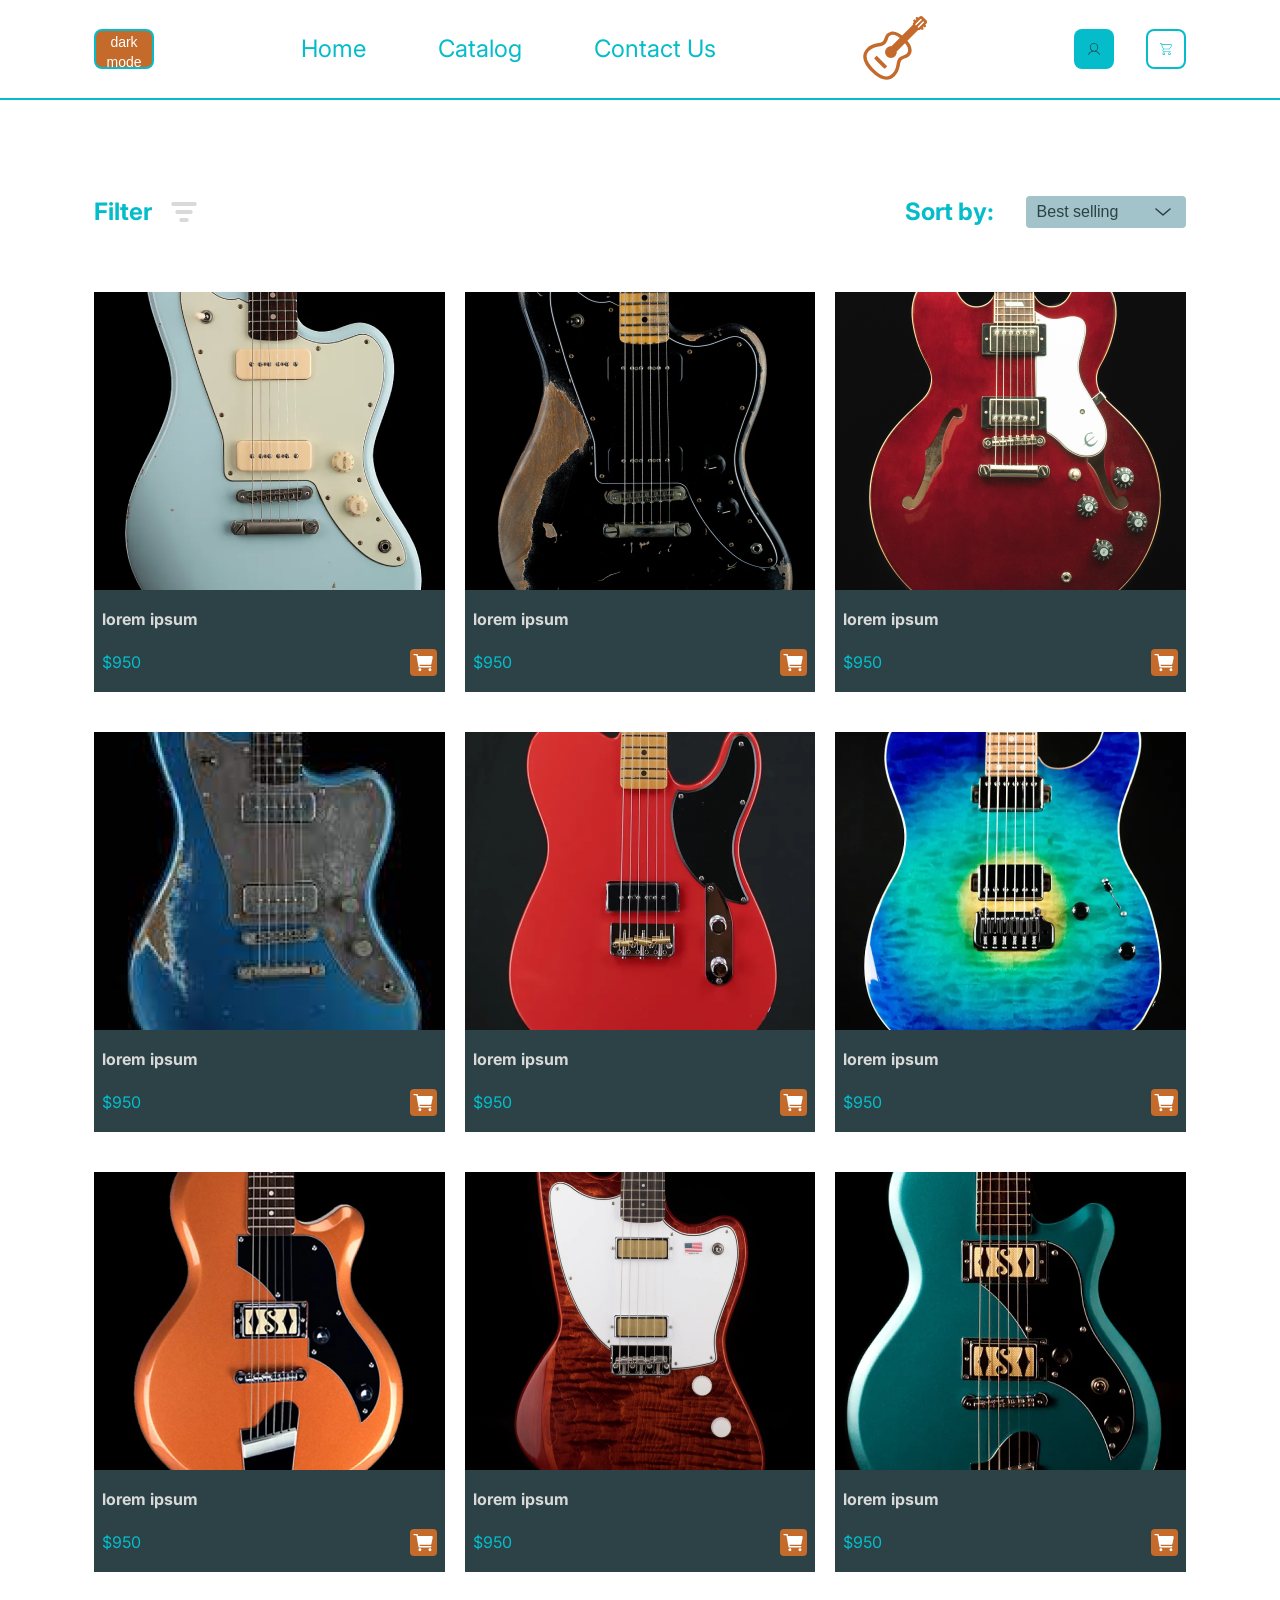
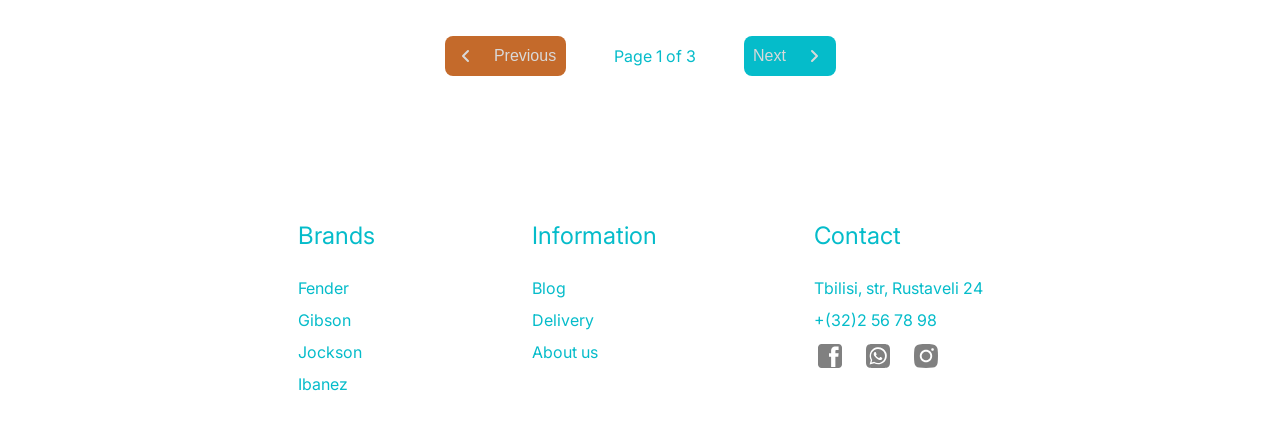
==== catalog.html @ f4711713 "final project - Working version" ====
<!doctype html>
<html lang="en">
  <head>
    <meta charset="UTF-8" />
    <meta name="viewport" content="width=device-width, initial-scale=1.0" />
    <!-- meta-tags -->
    <meta
      name="description"
      content="Browse and buy our full electric guitar catalog featuring multiple colors, styles, and premium brands. Filter and compare guitars to find the perfect model for your sound."
    />
    <meta
      name="keywords"
      content="guitar catalog, electric guitars for sale, guitar colors, guitar brands, buy guitars online, professional electric guitars, guitar shop catalog, instrument store"
    />
    <meta name="author" content="Giorgi Jikia" />
    <!-- facebook-meta-tags -->
    <meta
      property="og:url"
      content="https://github.com/GioJIkia/giorgi-jikia-homework_final-.git"
    />
    <meta property="og:type" content="guitar shop" />
    <meta
      property="og:title"
      content="Browse and Buy Electric Guitars by Brand & Style"
    />
    <meta
      property="og:description"
      content="Our electric guitar catalog offers a variety of colors, styles, and premium brands. Filter and compare guitars to find the perfect model for your sound."
    />
    <meta
      property="og:image"
      content="https://images.unsplash.com/photo-1721159625645-917ff3aa7525?q=80&w=1170&auto=format&fit=crop&ixlib=rb-4.1.0&ixid=M3wxMjA3fDB8MHxwaG90by1wYWdlfHx8fGVufDB8fHx8fA%3D%3D"
    />
    <!-- reset.css -->
    <link rel="stylesheet" href="./css/reset.css" />
    <!-- style.css -->
    <link rel="stylesheet" href="./css/style.css" />
    <!-- laptops.css -->
    <link rel="stylesheet" href="./css/laptops.css" />
    <!-- tablets.css -->
    <link rel="stylesheet" href="./css/tablets.css" />
    <!-- mobiles.css -->
    <link rel="stylesheet" href="./css/mobiles.css" />
    <!-- font -->
    <link rel="preconnect" href="https://fonts.googleapis.com" />
    <link rel="preconnect" href="https://fonts.gstatic.com" crossorigin />
    <link
      href="https://fonts.googleapis.com/css2?family=Inter:ital,opsz,wght@0,14..32,100..900;1,14..32,100..900&display=swap"
      rel="stylesheet"
    />
    <!-- favicon -->
    <link
      rel="shortcut icon"
      href="./images/guitar-logo.svg"
      type="image/x-icon"
    />
    <title>Browse and Buy Electric Guitars by Brand & Style</title>
  </head>
  <body>
    <!-- container -->
    <div class="container">
      <!---------------------------------- header ------------------------------>
      <header class="container-header">
        <button id="dark-mode-button">Dark Mode</button>
        <img
          src="./images/burger-icon.svg"
          alt="burger-icon; three-equal-horizontal-lines"
          class="header-burger-icon"
        />
        <img src="./images/x-icon.svg" alt="x-icon" class="header-x-icon" />
        <nav class="header-menu">
          <ul class="header-menu-items">
            <li>
              <a href="./index.html" class="header-page-link">Home</a>
            </li>
            <li>
              <a href="./catalog.html" class="header-page-link">Catalog</a>
            </li>
            <li>
              <a href="./contact.html" class="header-page-link">Contact Us</a>
            </li>
          </ul>
        </nav>
        <a href="./index.html">
          <img
            src="./images/guitar-logo.svg"
            alt="guitar-icon;tilted-45%-to-the-right"
            class="header-logo"
          />
        </a>
        <div class="header-buttons">
          <button class="header-button user-icon">
            <img
              src="./images/user-icon.svg"
              alt="person-symbol-representing-a-user-account-or-profile"
            />
          </button>
          <button class="header-button">
            <img src="./images/cart-icon.svg" alt="shopping-cart-icon" />
          </button>
        </div>
      </header>
      <!-------------------------- page-2-section --------------------------->
      <section class="page-2-section-container">
        <!---page-2-filter-section --->
        <section class="page-2-filter-section">
          <div class="page-2-filter-section-filter-container">
            <p
              class="page-2-filter-section-filter-container-text text-display-none-480px"
            >
              Filter
            </p>
            <img
              src="./images/filter-icon.svg"
              alt="filter-icon; three-horizontal-lines-downwards-decreasing-evenly"
              class="page-2-filter-section-filter-container-icon"
            />
          </div>
          <div class="page-2-filter-section-sort-by-container">
            <p class="page-2-filter-section-sort-by-container-text">Sort by:</p>
            <button class="page-2-filter-section-sort-by-container-button">
              <span
                class="page-2-filter-section-sort-by-container-button-text text-display-none-480px"
                >Best selling</span
              >
              <img
                src="./images/arrow-point-to-down-icon.svg"
                alt="arrow-point-to-down-icon"
              />
            </button>
          </div>
        </section>
        <!--- page-2-products-catalog-section --->
        <section class="page-2-products-catalog-section">
          <article class="page-2-products-catalog-card">
            <div class="page-2-products-catalog-card-image-box">
              <img
                src="./images/guitar-blue-white.png"
                alt="pale-blue-electric-guitar-with-white-pickups-and-hardware; 6-strings; black-background"
                class="page-2-products-catalog-card-image"
              />
            </div>
            <div
              class="page-2-products-catalog-card-title-price-and-button-container"
            >
              <h2 class="page-2-products-catalog-card-title">lorem ipsum</h2>
              <div
                class="page-2-products-catalog-card-price-and-button-container"
              >
                <h3 class="page-2-products-catalog-card-price">$950</h3>
                <button class="page-2-products-catalog-card-button">
                  <img
                    src="./images/cart-icon-button.svg"
                    alt="shopping-white-cart-icon"
                  />
                </button>
              </div>
            </div>
          </article>
          <article class="page-2-products-catalog-card">
            <div class="page-2-products-catalog-card-image-box">
              <img
                src="./images/guitar-black.png"
                alt="black-electric-guitar; 6-strings; pickups-and-part-of-the-wooden-neck; black-background"
                class="page-2-products-catalog-card-image"
              />
            </div>
            <div
              class="page-2-products-catalog-card-title-price-and-button-container"
            >
              <h2 class="page-2-products-catalog-card-title">lorem ipsum</h2>
              <div
                class="page-2-products-catalog-card-price-and-button-container"
              >
                <h3 class="page-2-products-catalog-card-price">$950</h3>
                <button class="page-2-products-catalog-card-button">
                  <img
                    src="./images/cart-icon-button.svg"
                    alt="shopping-white-cart-icon"
                  />
                </button>
              </div>
            </div>
          </article>
          <article class="page-2-products-catalog-card">
            <div class="page-2-products-catalog-card-image-box">
              <img
                src="./images/guitar-red-white.png"
                alt="red-semi-hollow-electric-guitar-with-white-hardware-and-decorative-elements; 6-strings; black-background"
                class="page-2-products-catalog-card-image"
              />
            </div>
            <div
              class="page-2-products-catalog-card-title-price-and-button-container"
            >
              <h2 class="page-2-products-catalog-card-title">lorem ipsum</h2>
              <div
                class="page-2-products-catalog-card-price-and-button-container"
              >
                <h3 class="page-2-products-catalog-card-price">$950</h3>
                <button class="page-2-products-catalog-card-button">
                  <img
                    src="./images/cart-icon-button.svg"
                    alt="shopping-white-cart-icon"
                  />
                </button>
              </div>
            </div>
          </article>
          <article class="page-2-products-catalog-card">
            <div class="page-2-products-catalog-card-image-box">
              <img
                src="./images/guitar-blue-gray.png"
                alt="blue-and-gray-electric-guitar; worn-distressed-finish; 6-strings; black-background"
                class="page-2-products-catalog-card-image"
              />
            </div>
            <div
              class="page-2-products-catalog-card-title-price-and-button-container"
            >
              <h2 class="page-2-products-catalog-card-title">lorem ipsum</h2>
              <div
                class="page-2-products-catalog-card-price-and-button-container"
              >
                <h3 class="page-2-products-catalog-card-price">$950</h3>
                <button class="page-2-products-catalog-card-button">
                  <img
                    src="./images/cart-icon-button.svg"
                    alt="shopping-white-cart-icon"
                  />
                </button>
              </div>
            </div>
          </article>
          <article class="page-2-products-catalog-card card-display-none-744px">
            <div class="page-2-products-catalog-card-image-box">
              <img
                src="./images/guitar-red-black.png"
                alt="red-electric-guitar-with-a-minimalist-black-pickguard; 6-strings; black-background"
                class="page-2-products-catalog-card-image"
              />
            </div>
            <div
              class="page-2-products-catalog-card-title-price-and-button-container"
            >
              <h2 class="page-2-products-catalog-card-title">lorem ipsum</h2>
              <div
                class="page-2-products-catalog-card-price-and-button-container"
              >
                <h3 class="page-2-products-catalog-card-price">$950</h3>
                <button class="page-2-products-catalog-card-button">
                  <img
                    src="./images/cart-icon-button.svg"
                    alt="shopping-white-cart-icon"
                  />
                </button>
              </div>
            </div>
          </article>
          <article class="page-2-products-catalog-card card-display-none-744px">
            <div class="page-2-products-catalog-card-image-box">
              <img
                src="./images/guitar-blue-yellow.png"
                alt="vivid-electric-guitar-with-a-gradient-blue-to-yellow-finish; 6-strings; black-background"
                class="page-2-products-catalog-card-image"
              />
            </div>
            <div
              class="page-2-products-catalog-card-title-price-and-button-container"
            >
              <h2 class="page-2-products-catalog-card-title">lorem ipsum</h2>
              <div
                class="page-2-products-catalog-card-price-and-button-container"
              >
                <h3 class="page-2-products-catalog-card-price">$950</h3>
                <button class="page-2-products-catalog-card-button">
                  <img
                    src="./images/cart-icon-button.svg"
                    alt="shopping-white-cart-icon"
                  />
                </button>
              </div>
            </div>
          </article>
          <article
            class="page-2-products-catalog-card card-display-none-1180px"
          >
            <div class="page-2-products-catalog-card-image-box">
              <img
                src="./images/guitar-orange-black.png"
                alt="orange-electric-guitar-with-black-pickguard-and-pickups; 6-strings; black-background"
                class="page-2-products-catalog-card-image"
              />
            </div>
            <div
              class="page-2-products-catalog-card-title-price-and-button-container"
            >
              <h2 class="page-2-products-catalog-card-title">lorem ipsum</h2>
              <div
                class="page-2-products-catalog-card-price-and-button-container"
              >
                <h3 class="page-2-products-catalog-card-price">$950</h3>
                <button class="page-2-products-catalog-card-button">
                  <img
                    src="./images/cart-icon-button.svg"
                    alt="shopping-white-cart-icon"
                  />
                </button>
              </div>
            </div>
          </article>
          <article
            class="page-2-products-catalog-card card-display-none-1180px"
          >
            <div class="page-2-products-catalog-card-image-box">
              <img
                src="./images/guitar-brown-white.png"
                alt="brown-electric-guitar-with-a-glossy-wood-texture-and-a-white-pickguard; 6-strings; black-background"
                class="page-2-products-catalog-card-image"
              />
            </div>
            <div
              class="page-2-products-catalog-card-title-price-and-button-container"
            >
              <h2 class="page-2-products-catalog-card-title">lorem ipsum</h2>
              <div
                class="page-2-products-catalog-card-price-and-button-container"
              >
                <h3 class="page-2-products-catalog-card-price">$950</h3>
                <button class="page-2-products-catalog-card-button">
                  <img
                    src="./images/cart-icon-button.svg"
                    alt="shopping-white-cart-icon"
                  />
                </button>
              </div>
            </div>
          </article>
          <article
            class="page-2-products-catalog-card card-display-none-1180px"
          >
            <div class="page-2-products-catalog-card-image-box">
              <img
                src="./images/guitar-blue-black.png"
                alt="turquoise-blue-electric-guitar-with-black-pickguard-and-pickups; 6-strings; black-background"
                class="page-2-products-catalog-card-image"
              />
            </div>
            <div
              class="page-2-products-catalog-card-title-price-and-button-container"
            >
              <h2 class="page-2-products-catalog-card-title">lorem ipsum</h2>
              <div
                class="page-2-products-catalog-card-price-and-button-container"
              >
                <h3 class="page-2-products-catalog-card-price">$950</h3>
                <button class="page-2-products-catalog-card-button">
                  <img
                    src="./images/cart-icon-button.svg"
                    alt="shopping-white-cart-icon"
                  />
                </button>
              </div>
            </div>
          </article>
        </section>
        <!--- page-2-pagination-section --->
        <section class="page-2-pagination-section">
          <button class="page-2-pagination-section-previous-button">
            <img
              src="./images/arrow-point-to-left-icon.svg"
              alt="arrow-point-to-left-icon"
            />
            <span
              class="page-2-pagination-section-previous-button-text text-display-none-480px"
              >Previous</span
            >
          </button>
          <p class="page-2-pagination-section-pages">Page 1 of 3</p>
          <button class="page-2-pagination-section-next-button">
            <span
              class="page-2-pagination-section-next-button-text text-display-none-480px"
              >Next</span
            >
            <img
              src="./images/arrow-point-to-right-icon.svg"
              alt="arrow-point-to-right-icon"
            />
          </button>
        </section>
      </section>
      <!---------------------- footer ---------------------->
      <footer class="container-footer">
        <section class="container-footer-section">
          <h2 class="container-footer-title">Brands</h2>
          <ul class="footer-brands-list">
            <li>
              <a href="#" class="footer-brands-link">Fender</a>
            </li>
            <li>
              <a href="#" class="footer-brands-link">Gibson</a>
            </li>
            <li>
              <a href="#" class="footer-brands-link">Jockson</a>
            </li>
            <li>
              <a href="#" class="footer-brands-link">Ibanez</a>
            </li>
          </ul>
        </section>
        <section class="container-footer-section">
          <h2 class="container-footer-title">Information</h2>
          <ul class="footer-pages-list">
            <li>
              <a href="#" class="footer-pages-link">Blog</a>
            </li>
            <li>
              <a href="#" class="footer-pages-link">Delivery</a>
            </li>
            <li>
              <a href="#" class="footer-pages-link">About us</a>
            </li>
          </ul>
        </section>
        <section class="container-footer-section">
          <h2 class="container-footer-title">Contact</h2>
          <div class="footer-address-and-social-media-container">
            <address class="footer-address">
              <a
                href="https://maps.app.goo.gl/8F4QLEpDcimQtZMA8"
                target="_blank"
                class="footer-address-text"
                >Tbilisi, str, Rustaveli 24</a
              >
              <a
                href="tel:(32)2 56 78 98"
                target="_blank"
                class="footer-address-text"
                >+(32)2 56 78 98</a
              >
            </address>
            <ul class="footer-social-media-container">
              <li>
                <a href="https://www.facebook.com/" target="_blank">
                  <img
                    src="./images/facebook-icon.svg"
                    alt="facebook-logo"
                    class="footer-social-media"
                  />
                </a>
              </li>
              <li>
                <a href="https://www.whatsapp.com/" target="_blank">
                  <img
                    src="./images/whatsapp-icon.svg"
                    alt="whatsapp-logo"
                    class="footer-social-media"
                  />
                </a>
              </li>
              <li>
                <a href="https://www.instagram.com/" target="_blank">
                  <img
                    src="./images/instagram-icon.svg"
                    alt="instagram-logo"
                    class="footer-social-media"
                  />
                </a>
              </li>
            </ul>
          </div>
        </section>
      </footer>
    </div>
    <script src="./script.js"></script>
  </body>
</html>
---- css/style.css ----
/* 1440px */
@import url(variable.css);
body {
  font-family: var(--font-family-main);
}
/* container-style */
.container {
  width: min(100%, 1440px);
  margin: auto;
  padding-top: 100px;
}
/* -------------------header----------------- */
#dark-mode-button {
  width: 60px;
  height: 40px;
  border-radius: 8px;
  border-width: 2px;
  border: 2px solid var(--primary-coror-bright-cyan);
  cursor: pointer;
  font-weight: 400;
  font-style: Regular;
  font-size: 14px;
  line-height: 20px;
  color: var(--secondary-color-white);
  background-color: var(--secondary-color-orange);
}
#dark-mode-button:hover {
  box-shadow:
    0 0 20px var(--primary-coror-bright-cyan),
    0 0 30px var(--primary-coror-bright-cyan),
    0 0 40px var(--primary-coror-bright-cyan);
}
.container-header {
  padding: 16px 94px;
  border-bottom: 2px solid var(--primary-coror-bright-cyan);
  display: flex;
  justify-content: space-between;
  align-items: center;
  position: fixed;
  max-width: inherit;
  width: inherit;
  top: 0%;
  left: 50%;
  transform: translateX(-50%);
  z-index: 1;
}
.header-burger-icon,
.header-x-icon {
  display: none;
}
.header-menu-items {
  display: flex;
  column-gap: 72px;
}
.header-page-link {
  font-weight: 400;
  font-style: Regular;
  font-size: 24px;
  line-height: 32px;
  color: var(--primary-coror-bright-cyan);
  position: relative;
}
.header-page-link::before {
  content: "";
  width: 0%;
  height: 2px;
  background-color: var(--primary-coror-bright-cyan);
  display: block;
  position: absolute;
  bottom: 0;
  left: 0;
  transition: 0.5s linear;
}
.header-page-link:hover::before {
  width: 100%;
}
.header-logo {
  transition: 0.5s linear;
}
.header-logo:hover {
  transform: scale(1.2);
}
.header-buttons {
  display: flex;
  column-gap: 32px;
}
.header-button {
  width: 40px;
  height: 40px;
  border-radius: 8px;
  border-width: 2px;
  border: 2px solid var(--primary-coror-bright-cyan);
  background-color: transparent;
  display: flex;
  justify-content: center;
  align-items: center;
  cursor: pointer;
}
.header-button:hover {
  box-shadow:
    0 0 20px var(--primary-coror-bright-cyan),
    0 0 30px var(--primary-coror-bright-cyan),
    0 0 40px var(--primary-coror-bright-cyan);
}
.user-icon {
  background-color: var(--primary-coror-bright-cyan);
  border: none;
}
/* -------------------page-1-section-1------------------ */
.page-1-section-1 {
  height: 560px;
  background-image: url("../images/cover-1.png");
  background-size: cover;
  background-position: center;
  background-repeat: no-repeat;
  display: flex;
  justify-content: center;
  padding-block: 72px 452px;
  position: relative;
}
.page-1-section-1-link {
  display: flex;
  align-items: center;
  column-gap: 24px;
  transition: 0.5s linear;
}
.page-1-section-1-link:hover {
  transform: scale(1.2);
}
.page-1-section-1-link-text {
  font-weight: 400;
  font-style: Regular;
  font-size: 32px;
  line-height: 36px;
  color: var(--secondary-color-white);
}
.page-1-section-1-link-text-different-color {
  color: var(--primary-coror-bright-cyan);
}
.page-1-section-1-link-button {
  width: 36px;
  height: 24px;
  border-radius: 4px;
  border: none;
  background-color: var(--secondary-color-orange);
  display: flex;
  justify-content: center;
  align-items: center;
  cursor: pointer;
}
.page-1-section-1-animation-container {
  display: flex;
  justify-content: center;
  align-items: center;
  position: absolute;
  top: 50%;
  left: 50%;
  transform: translate(-50%, -50%);
}
.page-1-section-1-animation-container-text {
  font-size: 20px;
  font-weight: 700;
  color: var(--secondary-color-white);
  text-shadow: 2px 2px var(--primary-coror-bright-cyan);
}
.page-1-section-1-animation-container-border {
  height: 180px;
  width: 180px;
  border-top: 20px solid var(--primary-coror-bright-cyan);
  border-right: 20px solid var(--secondary-color-muted-light-blue);
  border-bottom: 20px solid var(--primary-coror-bright-cyan);
  border-left: 20px solid var(--secondary-color-muted-light-blue);
  border-radius: 50%;
  animation-name: border;
  animation-duration: 5s;
  animation-timing-function: linear;
  animation-iteration-count: infinite;
  position: absolute;
}
@keyframes border {
  0% {
    transform: rotate(0deg);
  }
  100% {
    transform: rotate(360deg);
  }
}
.page-1-section-1-animation-container-border:hover {
  animation-play-state: paused;
}
/* -------------------page-1-section-2------------------ */
.page-1-section-2 {
  padding: 96px 94px;
  display: flex;
  flex-direction: column;
  align-items: center;
  row-gap: 64px;
}
.page-1-section-2-title {
  font-weight: 700;
  font-style: Bold;
  font-size: 36px;
  line-height: 52px;
  color: var(--primary-coror-bright-cyan);
  position: relative;
  transition: 0.5s linear;
}
.page-1-section-2-title:hover {
  transform: scale(1.2);
}
.page-1-section-2-title::before {
  content: "";
  position: absolute;
  top: 60px;
  left: 23px;
  width: 187.26718139648438px;
  border-width: 2px;
  border: 2px solid var(--primary-coror-bright-cyan);
}
.page-1-section-2-article-container {
  display: flex;
  column-gap: 20px;
  width: 100%;
}
.page-1-section-2-article-card {
  padding: 8px 8px 16px;
  background-color: var(--primary-color-dark-teal-gray);
  width: 298px;
  height: 331px;
  border-width: 1px;
  border: 1px solid var(--primary-coror-bright-cyan);
  display: flex;
  flex-direction: column;
  row-gap: 16px;
  cursor: pointer;
  transition: 0.5s linear;
}
.page-1-section-2-article-card:hover {
  box-shadow:
    0 0 20px var(--primary-coror-bright-cyan),
    0 0 30px var(--primary-coror-bright-cyan),
    0 0 40px var(--primary-coror-bright-cyan);
}
.page-1-section-2-article-card-image-box {
  height: 220px;
  overflow: hidden;
}
.page-1-section-2-article-card-image {
  width: 100%;
  height: 100%;
  object-fit: cover;
  object-position: center;
  transition: 0.5s linear;
}
.page-1-section-2-article-card:hover .page-1-section-2-article-card-image {
  transform: scale(1.2);
}
.page-1-section-2-article-card-title {
  font-weight: 700;
  font-style: Bold;
  font-size: 16px;
  line-height: 27px;
  color: var(--secondary-color-light-gray);
}
.page-1-section-2-article-card-price-and-button-container {
  display: flex;
  justify-content: space-between;
  align-items: center;
}
.page-1-section-2-article-card-price {
  font-weight: 400;
  font-style: Regular;
  font-size: 16px;
  line-height: 27px;
  color: var(--primary-coror-bright-cyan);
}
.page-1-section-2-article-card-button {
  width: 58px;
  height: 28px;
  border-radius: 4px;
  border: none;
  background-color: var(--secondary-color-orange);
  font-weight: 400;
  font-style: Regular;
  font-size: 12px;
  line-height: 20px;
  color: var(--secondary-color-white);
  cursor: pointer;
  transition: 0.5s linear;
}
.page-1-section-2-article-card-button:hover {
  transform: scale(1.2);
}
/* ---------------------------page-2-section--------------------------- */
.page-2-section-container {
  padding: 96px 94px;
  display: flex;
  flex-direction: column;
  row-gap: 64px;
  align-items: center;
}
/* -----------page-2-filter-section--------- */
.page-2-filter-section {
  width: 100%;
  display: flex;
  justify-content: space-between;
  align-items: center;
}
.page-2-filter-section-filter-container {
  display: flex;
  align-items: center;
  column-gap: 16px;
  cursor: pointer;
}
.page-2-filter-section-filter-container-text {
  font-weight: 700;
  font-style: Bold;
  font-size: 24px;
  line-height: 32px;
  color: var(--primary-coror-bright-cyan);
  transition: 0.5s linear;
}
.page-2-filter-section-filter-container-icon {
  transition: 0.5s linear;
}
.page-2-filter-section-filter-container-text:hover,
.page-2-filter-section-filter-container-icon:hover {
  transform: scale(1.2);
}
.page-2-filter-section-sort-by-container {
  display: flex;
  align-items: center;
  column-gap: 32px;
}
.page-2-filter-section-sort-by-container-text {
  font-weight: 700;
  font-style: Bold;
  font-size: 24px;
  line-height: 32px;
  color: var(--primary-coror-bright-cyan);
  transition: 0.5s linear;
}
.page-2-filter-section-sort-by-container-text:hover {
  transform: scale(1.2);
}
.page-2-filter-section-sort-by-container-button {
  display: flex;
  justify-content: center;
  align-items: center;
  column-gap: 33px;
  padding: 4px 8px;
  width: 160px;
  height: 32px;
  border-radius: 4px;
  border: none;
  background-color: var(--secondary-color-muted-light-blue);
  cursor: pointer;
}
.page-2-filter-section-sort-by-container-button:hover {
  box-shadow:
    0 0 20px var(--primary-coror-bright-cyan),
    0 0 30px var(--primary-coror-bright-cyan),
    0 0 40px var(--primary-coror-bright-cyan);
}
.page-2-filter-section-sort-by-container-button-text {
  font-weight: 400;
  font-style: Regular;
  font-size: 16px;
  line-height: 24px;
  color: var(--primary-color-dark-teal-gray);
}
/* ----------------page-2-products-catalog-section------------ */
.page-2-products-catalog-section {
  width: 100%;
  display: grid;
  grid-template-columns: auto auto auto;
  grid-template-rows: 400px 400px 400px;
  column-gap: 20px;
  row-gap: 40px;
}
.page-2-products-catalog-card {
  padding-bottom: 16px;
  background-color: var(--primary-color-dark-teal-gray);
  width: 100%;
  height: 400px;
  display: flex;
  flex-direction: column;
  row-gap: 16px;
  cursor: pointer;
  transition: 0.5s linear;
}
.page-2-products-catalog-card:hover {
  box-shadow:
    0 0 20px var(--primary-coror-bright-cyan),
    0 0 30px var(--primary-coror-bright-cyan),
    0 0 40px var(--primary-coror-bright-cyan);
}
.page-2-products-catalog-card-image-box {
  height: 298px;
  overflow: hidden;
}
.page-2-products-catalog-card-image {
  width: 100%;
  height: 100%;
  object-fit: cover;
  object-position: center;
  transition: 0.5s linear;
}
.page-2-products-catalog-card:hover .page-2-products-catalog-card-image {
  transform: scale(1.2);
}
.page-2-products-catalog-card-title-price-and-button-container {
  display: flex;
  flex-direction: column;
  padding-inline: 8px;
  row-gap: 16px;
}
.page-2-products-catalog-card-title {
  font-weight: 700;
  font-style: Bold;
  font-size: 16px;
  line-height: 27px;
  color: var(--secondary-color-light-gray);
}
.page-2-products-catalog-card-price-and-button-container {
  display: flex;
  justify-content: space-between;
  align-items: center;
}
.page-2-products-catalog-card-price {
  font-weight: 400;
  font-style: Regular;
  font-size: 16px;
  line-height: 27px;
  color: var(--primary-coror-bright-cyan);
}
.page-2-products-catalog-card-button {
  display: flex;
  justify-content: center;
  align-items: center;
  width: 27px;
  height: 27px;
  border-radius: 4px;
  border: none;
  background-color: var(--secondary-color-orange);
  cursor: pointer;
  transition: 0.5s linear;
}
.page-2-products-catalog-card-button:hover {
  transform: scale(1.2);
}

/* ------------------page-2-pagination-section------------------ */
.page-2-pagination-section {
  display: flex;
  justify-content: center;
  align-items: center;
  column-gap: 48px;
}
.page-2-pagination-section-previous-button {
  display: flex;
  justify-content: center;
  align-items: center;
  column-gap: 16px;
  width: 121px;
  height: 40px;
  border-radius: 8px;
  border: none;
  background-color: var(--secondary-color-orange);
  cursor: pointer;
}
.page-2-pagination-section-previous-button:hover {
  box-shadow:
    0 0 20px var(--secondary-color-orange),
    0 0 30px var(--secondary-color-orange),
    0 0 40px var(--secondary-color-orange);
}
.page-2-pagination-section-previous-button-text {
  font-weight: 400;
  font-style: Regular;
  font-size: 16px;
  line-height: 24px;
  color: var(--secondary-color-light-gray);
}
.page-2-pagination-section-pages {
  font-weight: 400;
  font-style: Regular;
  font-size: 16px;
  line-height: 24px;
  color: var(--primary-coror-bright-cyan);
  transition: 0.5s linear;
}
.page-2-pagination-section-pages:hover {
  transform: scale(1.2);
}
.page-2-pagination-section-next-button {
  display: flex;
  justify-content: center;
  align-items: center;
  column-gap: 16px;
  width: 92px;
  height: 40px;
  border-radius: 8px;
  border: none;
  background-color: var(--primary-coror-bright-cyan);
  cursor: pointer;
}
.page-2-pagination-section-next-button:hover {
  box-shadow:
    0 0 20px var(--primary-coror-bright-cyan),
    0 0 30px var(--primary-coror-bright-cyan),
    0 0 40px var(--primary-coror-bright-cyan);
}
.page-2-pagination-section-next-button-text {
  font-weight: 400;
  font-style: Regular;
  font-size: 16px;
  line-height: 24px;
  color: var(--secondary-color-light-gray);
}
/* ---------------------page-3-sections-container------------------ */
.page-3-section-container {
  padding: 140px 201px;
  height: 720px;
  background-image: url(../images/cover-2.png);
  background-size: cover;
  background-position: center;
  background-repeat: no-repeat;
  display: flex;
  justify-content: center;
}
.page-3-section {
  width: 100%;
  padding: 32px;
  background-color: var(--secondary-color-blue-green);
  border-width: 1px;
  border-radius: 10px;
  border: 1px solid var(--primary-coror-bright-cyan);
  display: flex;
  align-items: center;
  column-gap: 40px;
}
.page-3-section:hover {
  box-shadow:
    0 0 20px var(--primary-coror-bright-cyan),
    0 0 30px var(--primary-coror-bright-cyan),
    0 0 40px var(--primary-coror-bright-cyan);
}
/* --------------------page-3-title-and-form-section--------------------- */
.page-3-title-and-form-section {
  width: 440px;
  display: flex;
  flex-direction: column;
  align-items: center;
}
.page-3-title-and-form-section-title {
  font-weight: 700;
  font-style: Bold;
  font-size: 40px;
  line-height: 48px;
  color: var(--secondary-color-white);
  margin-bottom: 30px;
  transition: 0.5s linear;
}
.page-3-title-and-form-section-title:hover {
  transform: scale(1.2);
}
form {
  width: 100%;
  display: flex;
  flex-direction: column;
  justify-content: center;
  row-gap: 10px;
}
.input-1,
.input-2,
.input-3 {
  padding-left: 8px;
  width: 100%;
  height: 30px;
  border-width: 2px;
  border-radius: 10px;
  border: 2px solid var(--secondary-color-white);
  background: transparent;
  color: var(--secondary-color-white);
}
textarea {
  padding-top: 8px;
  padding-left: 8px;
  width: 100%;
  height: 96px;
  border-width: 2px;
  border-radius: 10px;
  border: 2px solid var(--secondary-color-white);
  resize: none;
  background: transparent;
  color: var(--secondary-color-white);
}
.error-msg-fullName,
.error-msg-email,
.error-msg-telephone-number,
.error-msg-more-details {
  font-size: 12px;
  color: var(--secondary-color-orange);
  display: none;
}
.input-1:hover,
.input-2:hover,
.input-3:hover,
textarea:hover {
  box-shadow:
    0 0 20px var(--primary-coror-bright-cyan),
    0 0 30px var(--primary-coror-bright-cyan),
    0 0 40px var(--primary-coror-bright-cyan);
}
.input-1::placeholder,
.input-2::placeholder,
.input-3::placeholder,
textarea::placeholder {
  font-weight: 400;
  font-style: Regular;
  font-size: 14px;
  line-height: 17px;
  color: var(--secondary-color-Soft-white);
}
.page-3-section-form-button {
  width: 100%;
  height: 56px;
  border-radius: 10px;
  border: none;
  background-color: var(--secondary-color-orange);
  font-weight: 400;
  font-style: Regular;
  font-size: 16px;
  line-height: 24px;
  color: var(--secondary-color-white);
  cursor: pointer;
  position: relative;
}
.page-3-section-form-button::before {
  content: "";
  width: 0%;
  height: 100%;
  background-color: var(--secondary-color-muted-light-blue);
  display: block;
  position: absolute;
  top: 0;
  left: 0;
  transition: 0.3s linear;
  opacity: 0.5;
  border-radius: 10px;
}
.page-3-section-form-button:hover::before {
  width: 100%;
}
/* ------------------------page-3-address-and-map-section----------------- */
.page-3-address-and-map-container {
  width: 494px;
  display: flex;
  flex-direction: column;
  align-items: center;
  row-gap: 64px;
}
.page-3-address {
  width: 100%;
  display: flex;
  flex-direction: row;
  align-items: center;
  justify-content: center;
  column-gap: 72px;
}
.page-3-section-address-buttons-link {
  width: 48px;
  height: 48px;
}
.page-3-section-address-button {
  width: 100%;
  height: 100%;
  background-color: var(--primary-coror-bright-cyan);
  border-width: 2px;
  border-radius: 8px;
  border: 2px solid var(--secondary-color-white);
  display: flex;
  justify-content: center;
  align-items: center;
  cursor: pointer;
}
.page-3-section-address-button:hover {
  box-shadow:
    0 0 20px var(--primary-coror-bright-cyan),
    0 0 30px var(--primary-coror-bright-cyan),
    0 0 40px var(--primary-coror-bright-cyan);
}
iframe {
  width: 100%;
  height: 264px;
  border-radius: 10px;
}
iframe:hover {
  box-shadow:
    0 0 20px var(--primary-coror-bright-cyan),
    0 0 30px var(--primary-coror-bright-cyan),
    0 0 40px var(--primary-coror-bright-cyan);
}
/* -----------------------footer --------------------------*/
.container-footer {
  display: flex;
  justify-content: center;
  column-gap: 157px;
  padding-block: 48px;
}
.container-footer-section {
  display: flex;
  flex-direction: column;
  row-gap: 24px;
}
.container-footer-title {
  font-weight: 400;
  font-style: Regular;
  font-size: 24px;
  line-height: 32px;
  color: var(--primary-coror-bright-cyan);
  transition: 0.5s linear;
}
.footer-brands-list,
.footer-pages-list,
.footer-address-and-social-media-container {
  display: flex;
  flex-direction: column;
  row-gap: 8px;
}
.footer-brands-link,
.footer-address-text {
  font-weight: 400;
  font-style: Regular;
  font-size: 16px;
  line-height: 24px;
  color: var(--primary-coror-bright-cyan);
  transition: 0.5s linear;
}
.footer-pages-link {
  font-weight: 400;
  font-style: Regular;
  font-size: 16px;
  line-height: 24px;
  color: var(--primary-coror-bright-cyan);
  transition: 0.5s linear;
}
.footer-address {
  display: flex;
  flex-direction: column;
  row-gap: 8px;
}
.container-footer-title:hover,
.footer-brands-link:hover,
.footer-pages-link:hover,
.footer-address-text:hover {
  display: inline-block;
  transform: scale(1.2);
}
.footer-social-media-container {
  display: flex;
  column-gap: 16px;
  filter: invert(50%);
}
.footer-social-media {
  transition: 0.5s linear;
}
.footer-social-media:hover {
  transform: scale(1.2);
}
---- css/laptops.css ----
/* 1439px-769px */
@media (max-width: 1180px) {
  /* -------------------header-style----------------- */
  .container-header {
    padding-inline: 32px;
  }
  .header-burger-icon {
    display: block;
  }
  .header-menu {
    width: 200px;
    padding: 16px;
    position: fixed;
    top: 100px;
    left: -100%;
    background-color: var(--secondary-color-orange);
    transition: 0.3s linear;
  }
  .header-menu-items {
    flex-direction: column;
    row-gap: 8px;
  }
  /* -------------------page-1-section-2-styles------------------ */
  .page-1-section-2 {
    padding-inline: 32px 0px;
  }
  .page-1-section-2-article-container {
    overflow-x: scroll;
  }
  .page-1-section-2-article-card {
    flex: 1 0 272px;
  }
  /* ---------------------------page-2-section--------------------------- */
  .page-2-section-container {
    padding-inline: 32px;
  }
  /* -------------------page-2-products-catalog-section----------------- */
  .page-2-products-catalog-section {
    grid-template-columns: auto auto;
    grid-template-rows: 400px 400px;
  }
  .card-display-none-1180px {
    display: none;
  }
  /* ---------------------page-3-sections-container------------------ */
  .page-3-section-container {
    padding-inline: 32px;
  }
}
---- css/tablets.css ----
/* 768px-481px */
@media (max-width: 744px) {
  /* -------------------header-style----------------- */
  .container-header {
    padding-inline: 24px;
  }
  /* -------------------page-1-section-1-styles------------------ */
  .page-1-section-1 {
    height: 480px;
    padding-block: 32px 412px;
  }
  /* -------------------page-1-section-2-styles------------------ */
  .page-1-section-2 {
    padding: 48px 0px 48px 24px;
  }
  /* ---------------------------page-2-section--------------------------- */
  .page-2-section-container {
    padding: 48px 24px;
  }
  /* -------------------page-2-products-catalog-section----------------- */
  .page-2-products-catalog-section {
    grid-template-columns: auto;
    grid-template-rows: 400px;
  }
  .card-display-none-744px {
    display: none;
  }
  /* ---------------------page-3-sections-container------------------ */
  .page-3-section-container {
    padding: 64px 24px;
    height: 807px;
  }
  .page-3-section {
    flex-direction: column;
    padding: 16px;
    row-gap: 48px;
  }
  /* --------------------page-3-title-and-form-section--------------------- */
  .page-3-title-and-form-section {
    width: 100%;
  }
  .page-3-title-and-form-section-title {
    font-size: 32px;
    line-height: 39px;
    margin-bottom: 24px;
  }
  /* ------------------------page-3-address-and-map-section----------------- */
  .page-3-address-and-map-container {
    width: 100%;
    row-gap: 24px;
  }
  .page-3-address {
    column-gap: 42px;
  }
  iframe {
    height: 200px;
  }
  /* -----------------------footer --------------------------*/
  .container-footer {
    column-gap: 40px;
  }
}
---- css/mobiles.css ----
/* 480px-320px */
@media (max-width: 480px) {
  /* -------------------header-style----------------- */
  .container-header {
    padding: 28px 20px;
  }
  .header-logo {
    width: 40px;
    height: 40px;
  }
  .header-buttons {
    column-gap: 16px;
  }
  .header-button {
    width: 32px;
    height: 32px;
  }
  /* -------------------page-1-section-1-styles------------------ */
  .page-1-section-1 {
    padding-bottom: 416px;
  }
  .page-1-section-1-link {
    column-gap: 16px;
  }
  .page-1-section-1-link-text {
    font-size: 24px;
    line-height: 32px;
  }
  /* -------------------page-1-section-2-styles------------------ */
  .page-1-section-2 {
    padding: 32px 0px 32px 20px;
  }
  .page-1-section-2-title {
    font-size: 24px;
    line-height: 32px;
  }
  .page-1-section-2-title::before {
    top: 40px;
    left: 0px;
    width: 156.00320434570312px;
  }
  /* ---------------------------page-2-section--------------------------- */
  .page-2-section-container {
    padding: 32px 20px;
    row-gap: 40px;
  }
  /* ------------------page-2-filter-section ----------------*/
  .text-display-none-480px {
    display: none;
  }
  .page-2-filter-section-sort-by-container-button {
    width: 36px;
  }
  /* ----------------page-2-pagination-section------------ */
  .page-2-pagination-section {
    column-gap: 45px;
  }
  .page-2-pagination-section-previous-button,
  .page-2-pagination-section-next-button {
    width: 52px;
  }
  /* ---------------------page-3-sections-container------------------ */
  .page-3-section-container {
    padding-inline: 20px;
    height: 883px;
  }
  /* -----------------page-3-title-and-form-section-------------- */
  .page-3-section-form-input-container {
    flex-direction: column;
    row-gap: 36px;
  }
  /* -----------------------footer --------------------------*/
  .container-footer {
    flex-direction: column;
    justify-content: center;
    align-items: center;
    padding-block: 32px;
    row-gap: 40px;
  }
  .container-footer-section {
    align-items: center;
  }
  .footer-brands-list,
  .footer-pages-list,
  .footer-address-and-social-media-container {
    align-items: center;
  }
  .footer-address {
    align-items: center;
  }
}
@media (max-width: 320px) {
  /* -------------------header-style----------------- */
  .container-header {
    padding-inline: 8px;
  }
  /* -------------------page-1-section-1-styles------------------ */
  .page-1-section-1 {
    padding-bottom: 256px;
    height: 320px;
  }
  /* -------------------page-1-section-2-styles------------------ */
  .page-1-section-2 {
    padding-left: 8px;
  }
  /* ---------------------------page-2-section--------------------------- */
  .page-2-section-container {
    padding-inline: 8px;
  }
  /* ---------------------page-3-sections-container------------------ */
  .page-3-section-container {
    padding: 48px 8px;
    height: 808px;
  }
  .page-3-section {
    padding-inline: 8px;
    row-gap: 24px;
  }
  /* --------------------page-3-title-and-form-section--------------------- */
  .page-3-title-and-form-section-title {
    font-size: 24px;
    line-height: 32px;
  }
  .page-3-section-form-input-container {
    row-gap: 24px;
  }
  form {
    row-gap: 24px;
  }
}
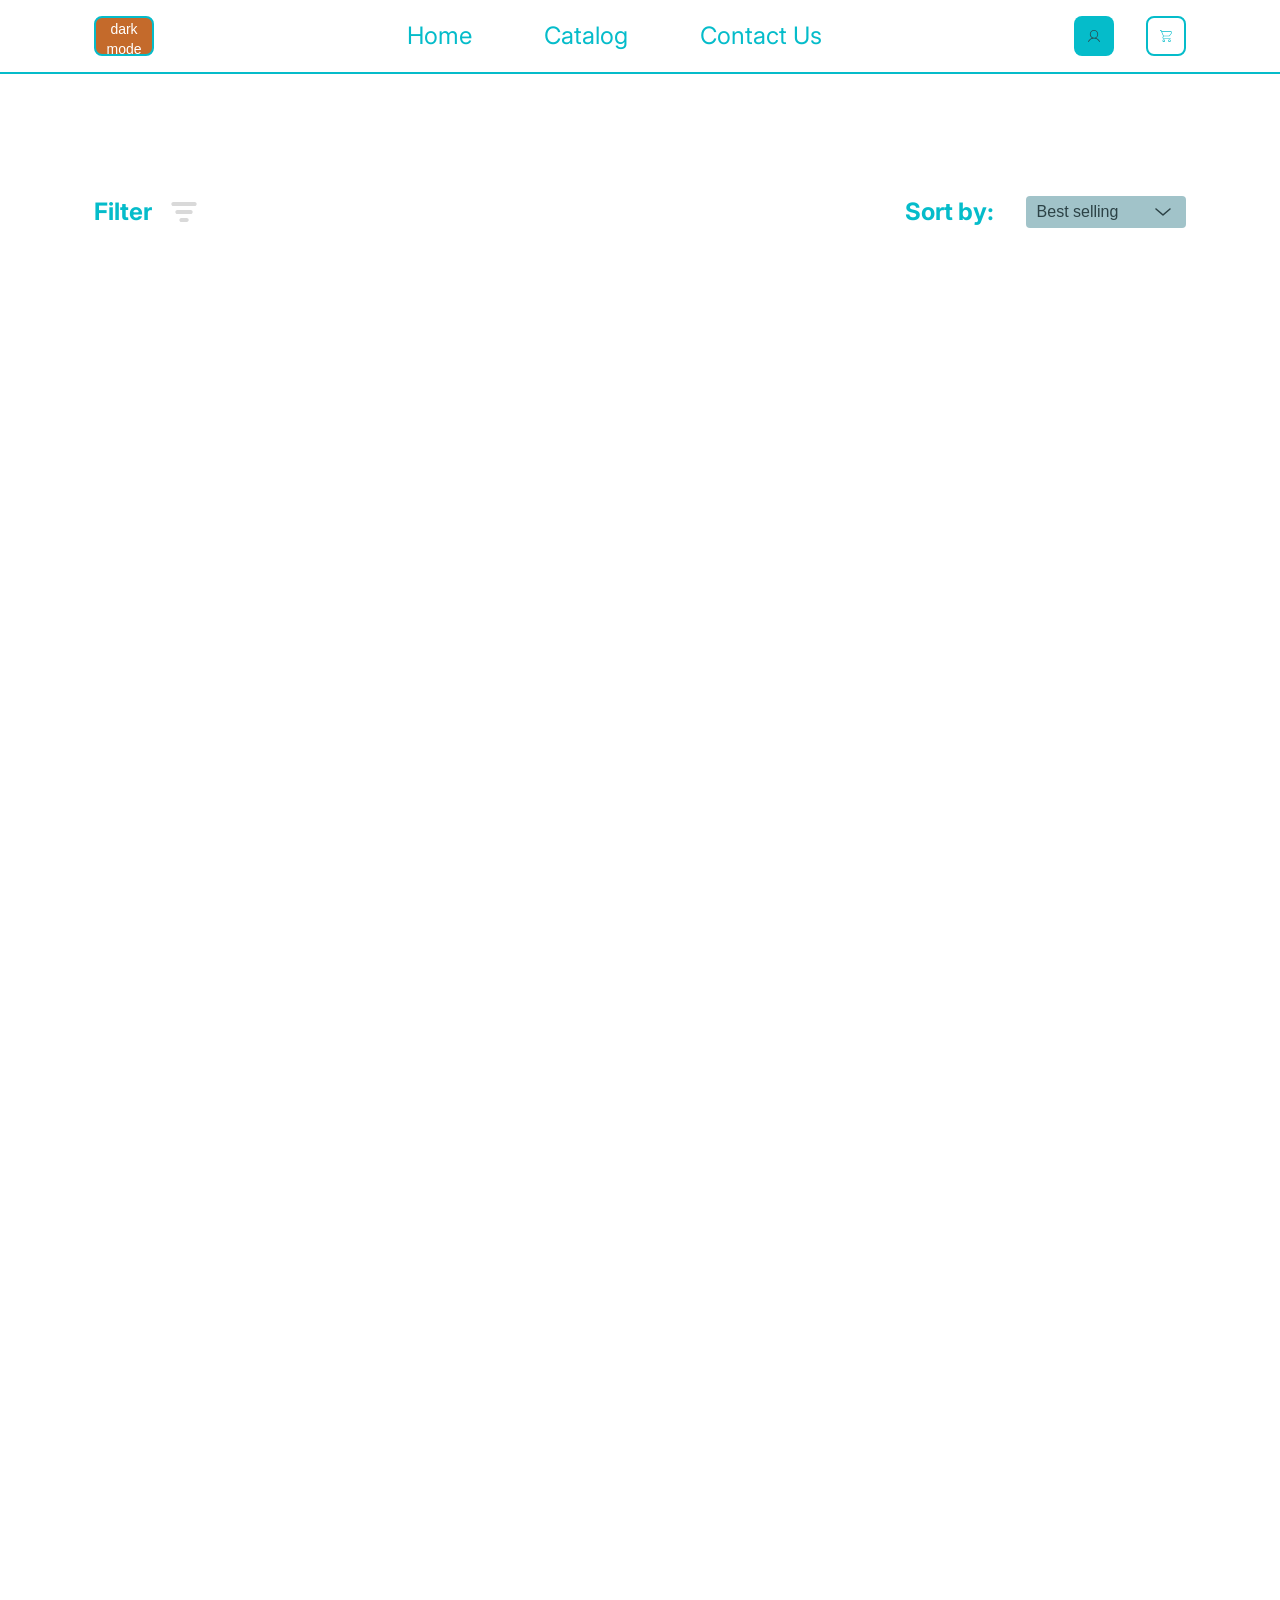
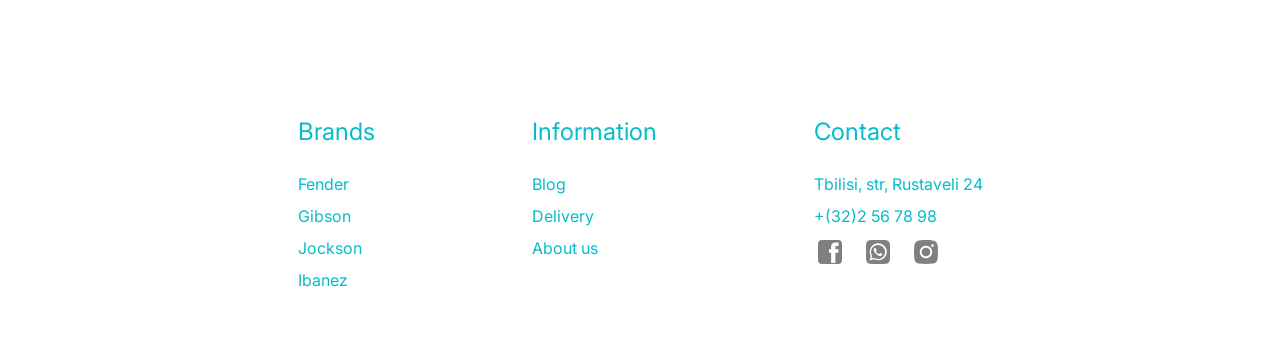
==== commit db3014de: "add some codes" ====
--- a/catalog.html
+++ b/catalog.html
@@ -3,34 +3,6 @@
   <head>
     <meta charset="UTF-8" />
     <meta name="viewport" content="width=device-width, initial-scale=1.0" />
-    <!-- meta-tags -->
-    <meta
-      name="description"
-      content="Browse and buy our full electric guitar catalog featuring multiple colors, styles, and premium brands. Filter and compare guitars to find the perfect model for your sound."
-    />
-    <meta
-      name="keywords"
-      content="guitar catalog, electric guitars for sale, guitar colors, guitar brands, buy guitars online, professional electric guitars, guitar shop catalog, instrument store"
-    />
-    <meta name="author" content="Giorgi Jikia" />
-    <!-- facebook-meta-tags -->
-    <meta
-      property="og:url"
-      content="https://github.com/GioJIkia/giorgi-jikia-homework_final-.git"
-    />
-    <meta property="og:type" content="guitar shop" />
-    <meta
-      property="og:title"
-      content="Browse and Buy Electric Guitars by Brand & Style"
-    />
-    <meta
-      property="og:description"
-      content="Our electric guitar catalog offers a variety of colors, styles, and premium brands. Filter and compare guitars to find the perfect model for your sound."
-    />
-    <meta
-      property="og:image"
-      content="https://images.unsplash.com/photo-1721159625645-917ff3aa7525?q=80&w=1170&auto=format&fit=crop&ixlib=rb-4.1.0&ixid=M3wxMjA3fDB8MHxwaG90by1wYWdlfHx8fGVufDB8fHx8fA%3D%3D"
-    />
     <!-- reset.css -->
     <link rel="stylesheet" href="./css/reset.css" />
     <!-- style.css -->
@@ -48,13 +20,7 @@
       href="https://fonts.googleapis.com/css2?family=Inter:ital,opsz,wght@0,14..32,100..900;1,14..32,100..900&display=swap"
       rel="stylesheet"
     />
-    <!-- favicon -->
-    <link
-      rel="shortcut icon"
-      href="./images/guitar-logo.svg"
-      type="image/x-icon"
-    />
-    <title>Browse and Buy Electric Guitars by Brand & Style</title>
+    <title>Buy popular products</title>
   </head>
   <body>
     <!-- container -->
@@ -81,13 +47,6 @@
             </li>
           </ul>
         </nav>
-        <a href="./index.html">
-          <img
-            src="./images/guitar-logo.svg"
-            alt="guitar-icon;tilted-45%-to-the-right"
-            class="header-logo"
-          />
-        </a>
         <div class="header-buttons">
           <button class="header-button user-icon">
             <img
@@ -131,263 +90,10 @@
           </div>
         </section>
         <!--- page-2-products-catalog-section --->
-        <section class="page-2-products-catalog-section">
-          <article class="page-2-products-catalog-card">
-            <div class="page-2-products-catalog-card-image-box">
-              <img
-                src="./images/guitar-blue-white.png"
-                alt="pale-blue-electric-guitar-with-white-pickups-and-hardware; 6-strings; black-background"
-                class="page-2-products-catalog-card-image"
-              />
-            </div>
-            <div
-              class="page-2-products-catalog-card-title-price-and-button-container"
-            >
-              <h2 class="page-2-products-catalog-card-title">lorem ipsum</h2>
-              <div
-                class="page-2-products-catalog-card-price-and-button-container"
-              >
-                <h3 class="page-2-products-catalog-card-price">$950</h3>
-                <button class="page-2-products-catalog-card-button">
-                  <img
-                    src="./images/cart-icon-button.svg"
-                    alt="shopping-white-cart-icon"
-                  />
-                </button>
-              </div>
-            </div>
-          </article>
-          <article class="page-2-products-catalog-card">
-            <div class="page-2-products-catalog-card-image-box">
-              <img
-                src="./images/guitar-black.png"
-                alt="black-electric-guitar; 6-strings; pickups-and-part-of-the-wooden-neck; black-background"
-                class="page-2-products-catalog-card-image"
-              />
-            </div>
-            <div
-              class="page-2-products-catalog-card-title-price-and-button-container"
-            >
-              <h2 class="page-2-products-catalog-card-title">lorem ipsum</h2>
-              <div
-                class="page-2-products-catalog-card-price-and-button-container"
-              >
-                <h3 class="page-2-products-catalog-card-price">$950</h3>
-                <button class="page-2-products-catalog-card-button">
-                  <img
-                    src="./images/cart-icon-button.svg"
-                    alt="shopping-white-cart-icon"
-                  />
-                </button>
-              </div>
-            </div>
-          </article>
-          <article class="page-2-products-catalog-card">
-            <div class="page-2-products-catalog-card-image-box">
-              <img
-                src="./images/guitar-red-white.png"
-                alt="red-semi-hollow-electric-guitar-with-white-hardware-and-decorative-elements; 6-strings; black-background"
-                class="page-2-products-catalog-card-image"
-              />
-            </div>
-            <div
-              class="page-2-products-catalog-card-title-price-and-button-container"
-            >
-              <h2 class="page-2-products-catalog-card-title">lorem ipsum</h2>
-              <div
-                class="page-2-products-catalog-card-price-and-button-container"
-              >
-                <h3 class="page-2-products-catalog-card-price">$950</h3>
-                <button class="page-2-products-catalog-card-button">
-                  <img
-                    src="./images/cart-icon-button.svg"
-                    alt="shopping-white-cart-icon"
-                  />
-                </button>
-              </div>
-            </div>
-          </article>
-          <article class="page-2-products-catalog-card">
-            <div class="page-2-products-catalog-card-image-box">
-              <img
-                src="./images/guitar-blue-gray.png"
-                alt="blue-and-gray-electric-guitar; worn-distressed-finish; 6-strings; black-background"
-                class="page-2-products-catalog-card-image"
-              />
-            </div>
-            <div
-              class="page-2-products-catalog-card-title-price-and-button-container"
-            >
-              <h2 class="page-2-products-catalog-card-title">lorem ipsum</h2>
-              <div
-                class="page-2-products-catalog-card-price-and-button-container"
-              >
-                <h3 class="page-2-products-catalog-card-price">$950</h3>
-                <button class="page-2-products-catalog-card-button">
-                  <img
-                    src="./images/cart-icon-button.svg"
-                    alt="shopping-white-cart-icon"
-                  />
-                </button>
-              </div>
-            </div>
-          </article>
-          <article class="page-2-products-catalog-card card-display-none-744px">
-            <div class="page-2-products-catalog-card-image-box">
-              <img
-                src="./images/guitar-red-black.png"
-                alt="red-electric-guitar-with-a-minimalist-black-pickguard; 6-strings; black-background"
-                class="page-2-products-catalog-card-image"
-              />
-            </div>
-            <div
-              class="page-2-products-catalog-card-title-price-and-button-container"
-            >
-              <h2 class="page-2-products-catalog-card-title">lorem ipsum</h2>
-              <div
-                class="page-2-products-catalog-card-price-and-button-container"
-              >
-                <h3 class="page-2-products-catalog-card-price">$950</h3>
-                <button class="page-2-products-catalog-card-button">
-                  <img
-                    src="./images/cart-icon-button.svg"
-                    alt="shopping-white-cart-icon"
-                  />
-                </button>
-              </div>
-            </div>
-          </article>
-          <article class="page-2-products-catalog-card card-display-none-744px">
-            <div class="page-2-products-catalog-card-image-box">
-              <img
-                src="./images/guitar-blue-yellow.png"
-                alt="vivid-electric-guitar-with-a-gradient-blue-to-yellow-finish; 6-strings; black-background"
-                class="page-2-products-catalog-card-image"
-              />
-            </div>
-            <div
-              class="page-2-products-catalog-card-title-price-and-button-container"
-            >
-              <h2 class="page-2-products-catalog-card-title">lorem ipsum</h2>
-              <div
-                class="page-2-products-catalog-card-price-and-button-container"
-              >
-                <h3 class="page-2-products-catalog-card-price">$950</h3>
-                <button class="page-2-products-catalog-card-button">
-                  <img
-                    src="./images/cart-icon-button.svg"
-                    alt="shopping-white-cart-icon"
-                  />
-                </button>
-              </div>
-            </div>
-          </article>
-          <article
-            class="page-2-products-catalog-card card-display-none-1180px"
-          >
-            <div class="page-2-products-catalog-card-image-box">
-              <img
-                src="./images/guitar-orange-black.png"
-                alt="orange-electric-guitar-with-black-pickguard-and-pickups; 6-strings; black-background"
-                class="page-2-products-catalog-card-image"
-              />
-            </div>
-            <div
-              class="page-2-products-catalog-card-title-price-and-button-container"
-            >
-              <h2 class="page-2-products-catalog-card-title">lorem ipsum</h2>
-              <div
-                class="page-2-products-catalog-card-price-and-button-container"
-              >
-                <h3 class="page-2-products-catalog-card-price">$950</h3>
-                <button class="page-2-products-catalog-card-button">
-                  <img
-                    src="./images/cart-icon-button.svg"
-                    alt="shopping-white-cart-icon"
-                  />
-                </button>
-              </div>
-            </div>
-          </article>
-          <article
-            class="page-2-products-catalog-card card-display-none-1180px"
-          >
-            <div class="page-2-products-catalog-card-image-box">
-              <img
-                src="./images/guitar-brown-white.png"
-                alt="brown-electric-guitar-with-a-glossy-wood-texture-and-a-white-pickguard; 6-strings; black-background"
-                class="page-2-products-catalog-card-image"
-              />
-            </div>
-            <div
-              class="page-2-products-catalog-card-title-price-and-button-container"
-            >
-              <h2 class="page-2-products-catalog-card-title">lorem ipsum</h2>
-              <div
-                class="page-2-products-catalog-card-price-and-button-container"
-              >
-                <h3 class="page-2-products-catalog-card-price">$950</h3>
-                <button class="page-2-products-catalog-card-button">
-                  <img
-                    src="./images/cart-icon-button.svg"
-                    alt="shopping-white-cart-icon"
-                  />
-                </button>
-              </div>
-            </div>
-          </article>
-          <article
-            class="page-2-products-catalog-card card-display-none-1180px"
-          >
-            <div class="page-2-products-catalog-card-image-box">
-              <img
-                src="./images/guitar-blue-black.png"
-                alt="turquoise-blue-electric-guitar-with-black-pickguard-and-pickups; 6-strings; black-background"
-                class="page-2-products-catalog-card-image"
-              />
-            </div>
-            <div
-              class="page-2-products-catalog-card-title-price-and-button-container"
-            >
-              <h2 class="page-2-products-catalog-card-title">lorem ipsum</h2>
-              <div
-                class="page-2-products-catalog-card-price-and-button-container"
-              >
-                <h3 class="page-2-products-catalog-card-price">$950</h3>
-                <button class="page-2-products-catalog-card-button">
-                  <img
-                    src="./images/cart-icon-button.svg"
-                    alt="shopping-white-cart-icon"
-                  />
-                </button>
-              </div>
-            </div>
-          </article>
-        </section>
-        <!--- page-2-pagination-section --->
-        <section class="page-2-pagination-section">
-          <button class="page-2-pagination-section-previous-button">
-            <img
-              src="./images/arrow-point-to-left-icon.svg"
-              alt="arrow-point-to-left-icon"
-            />
-            <span
-              class="page-2-pagination-section-previous-button-text text-display-none-480px"
-              >Previous</span
-            >
-          </button>
-          <p class="page-2-pagination-section-pages">Page 1 of 3</p>
-          <button class="page-2-pagination-section-next-button">
-            <span
-              class="page-2-pagination-section-next-button-text text-display-none-480px"
-              >Next</span
-            >
-            <img
-              src="./images/arrow-point-to-right-icon.svg"
-              alt="arrow-point-to-right-icon"
-            />
-          </button>
-        </section>
+        <section
+          class="page-2-products-catalog-section"
+          id="products-container"
+        ></section>
       </section>
       <!---------------------- footer ---------------------->
       <footer class="container-footer">
--- a/css/style.css
+++ b/css/style.css
@@ -109,187 +109,78 @@
 /* -------------------page-1-section-1------------------ */
 .page-1-section-1 {
   height: 560px;
-  background-image: url("../images/cover-1.png");
-  background-size: cover;
-  background-position: center;
-  background-repeat: no-repeat;
-  display: flex;
-  justify-content: center;
+  display: flex;
+  align-items: center;
+  flex-direction: column;
   padding-block: 72px 452px;
   position: relative;
-}
-.page-1-section-1-link {
-  display: flex;
-  align-items: center;
-  column-gap: 24px;
-  transition: 0.5s linear;
-}
-.page-1-section-1-link:hover {
-  transform: scale(1.2);
-}
-.page-1-section-1-link-text {
-  font-weight: 400;
-  font-style: Regular;
-  font-size: 32px;
-  line-height: 36px;
-  color: var(--secondary-color-white);
-}
-.page-1-section-1-link-text-different-color {
-  color: var(--primary-coror-bright-cyan);
-}
-.page-1-section-1-link-button {
-  width: 36px;
-  height: 24px;
-  border-radius: 4px;
+  row-gap: 20px;
+}
+/* ------------------page-1-slider------------------ */
+#page-1-slider-image {
+  width: 100%; 
+  height: 300px; 
+  object-fit: contain;
+}
+.page-1-button-container {
+  display: flex;
+  justify-content: space-between;
+  align-items: center;
+  width: 100%;
+  padding-inline: 10px; 
+  position: absolute;
+  top: 50%;
+  transform: translateY(-50%)
+}
+.page-1-slider-previous-button {
+  display: flex;
+  justify-content: center;
+  align-items: center;
+  column-gap: 16px;
+  width: 121px;
+  height: 40px;
+  border-radius: 8px;
   border: none;
   background-color: var(--secondary-color-orange);
-  display: flex;
-  justify-content: center;
-  align-items: center;
-  cursor: pointer;
-}
-.page-1-section-1-animation-container {
-  display: flex;
-  justify-content: center;
-  align-items: center;
-  position: absolute;
-  top: 50%;
-  left: 50%;
-  transform: translate(-50%, -50%);
-}
-.page-1-section-1-animation-container-text {
-  font-size: 20px;
-  font-weight: 700;
-  color: var(--secondary-color-white);
-  text-shadow: 2px 2px var(--primary-coror-bright-cyan);
-}
-.page-1-section-1-animation-container-border {
-  height: 180px;
-  width: 180px;
-  border-top: 20px solid var(--primary-coror-bright-cyan);
-  border-right: 20px solid var(--secondary-color-muted-light-blue);
-  border-bottom: 20px solid var(--primary-coror-bright-cyan);
-  border-left: 20px solid var(--secondary-color-muted-light-blue);
-  border-radius: 50%;
-  animation-name: border;
-  animation-duration: 5s;
-  animation-timing-function: linear;
-  animation-iteration-count: infinite;
-  position: absolute;
-}
-@keyframes border {
-  0% {
-    transform: rotate(0deg);
-  }
-  100% {
-    transform: rotate(360deg);
-  }
-}
-.page-1-section-1-animation-container-border:hover {
-  animation-play-state: paused;
-}
-/* -------------------page-1-section-2------------------ */
-.page-1-section-2 {
-  padding: 96px 94px;
-  display: flex;
-  flex-direction: column;
-  align-items: center;
-  row-gap: 64px;
-}
-.page-1-section-2-title {
-  font-weight: 700;
-  font-style: Bold;
-  font-size: 36px;
-  line-height: 52px;
-  color: var(--primary-coror-bright-cyan);
-  position: relative;
-  transition: 0.5s linear;
-}
-.page-1-section-2-title:hover {
-  transform: scale(1.2);
-}
-.page-1-section-2-title::before {
-  content: "";
-  position: absolute;
-  top: 60px;
-  left: 23px;
-  width: 187.26718139648438px;
-  border-width: 2px;
-  border: 2px solid var(--primary-coror-bright-cyan);
-}
-.page-1-section-2-article-container {
-  display: flex;
-  column-gap: 20px;
-  width: 100%;
-}
-.page-1-section-2-article-card {
-  padding: 8px 8px 16px;
-  background-color: var(--primary-color-dark-teal-gray);
-  width: 298px;
-  height: 331px;
-  border-width: 1px;
-  border: 1px solid var(--primary-coror-bright-cyan);
-  display: flex;
-  flex-direction: column;
-  row-gap: 16px;
-  cursor: pointer;
-  transition: 0.5s linear;
-}
-.page-1-section-2-article-card:hover {
-  box-shadow:
-    0 0 20px var(--primary-coror-bright-cyan),
-    0 0 30px var(--primary-coror-bright-cyan),
-    0 0 40px var(--primary-coror-bright-cyan);
-}
-.page-1-section-2-article-card-image-box {
-  height: 220px;
-  overflow: hidden;
-}
-.page-1-section-2-article-card-image {
-  width: 100%;
-  height: 100%;
-  object-fit: cover;
-  object-position: center;
-  transition: 0.5s linear;
-}
-.page-1-section-2-article-card:hover .page-1-section-2-article-card-image {
-  transform: scale(1.2);
-}
-.page-1-section-2-article-card-title {
-  font-weight: 700;
-  font-style: Bold;
-  font-size: 16px;
-  line-height: 27px;
+  cursor: pointer;
+}
+.page-1-slider-previous-button:hover {
+  box-shadow:
+    0 0 20px var(--secondary-color-orange),
+    0 0 30px var(--secondary-color-orange),
+    0 0 40px var(--secondary-color-orange);
+}
+.page-1-slider-previous-button-text {
+  font-weight: 400;
+  font-style: Regular;
+  font-size: 16px;
+  line-height: 24px;
   color: var(--secondary-color-light-gray);
 }
-.page-1-section-2-article-card-price-and-button-container {
-  display: flex;
-  justify-content: space-between;
-  align-items: center;
-}
-.page-1-section-2-article-card-price {
-  font-weight: 400;
-  font-style: Regular;
-  font-size: 16px;
-  line-height: 27px;
-  color: var(--primary-coror-bright-cyan);
-}
-.page-1-section-2-article-card-button {
-  width: 58px;
-  height: 28px;
-  border-radius: 4px;
+.page-1-slider-next-button {
+  display: flex;
+  justify-content: center;
+  align-items: center;
+  column-gap: 16px;
+  width: 92px;
+  height: 40px;
+  border-radius: 8px;
   border: none;
-  background-color: var(--secondary-color-orange);
-  font-weight: 400;
-  font-style: Regular;
-  font-size: 12px;
-  line-height: 20px;
-  color: var(--secondary-color-white);
-  cursor: pointer;
-  transition: 0.5s linear;
-}
-.page-1-section-2-article-card-button:hover {
-  transform: scale(1.2);
+  background-color: var(--primary-coror-bright-cyan);
+  cursor: pointer;
+}
+.page-1-slider-next-button:hover {
+  box-shadow:
+    0 0 20px var(--primary-coror-bright-cyan),
+    0 0 30px var(--primary-coror-bright-cyan),
+    0 0 40px var(--primary-coror-bright-cyan);
+}
+.page-1-slider-next-button-text {
+  font-weight: 400;
+  font-style: Regular;
+  font-size: 16px;
+  line-height: 24px;
+  color: var(--secondary-color-light-gray);
 }
 /* ---------------------------page-2-section--------------------------- */
 .page-2-section-container {
@@ -373,7 +264,7 @@
 .page-2-products-catalog-section {
   width: 100%;
   display: grid;
-  grid-template-columns: auto auto auto;
+  grid-template-columns: 1fr 1fr 1fr;
   grid-template-rows: 400px 400px 400px;
   column-gap: 20px;
   row-gap: 40px;
@@ -385,6 +276,7 @@
   height: 400px;
   display: flex;
   flex-direction: column;
+  justify-content: space-between;
   row-gap: 16px;
   cursor: pointer;
   transition: 0.5s linear;
@@ -396,13 +288,14 @@
     0 0 40px var(--primary-coror-bright-cyan);
 }
 .page-2-products-catalog-card-image-box {
+  width: 100%;
   height: 298px;
   overflow: hidden;
 }
 .page-2-products-catalog-card-image {
   width: 100%;
   height: 100%;
-  object-fit: cover;
+  object-fit: contain;
   object-position: center;
   transition: 0.5s linear;
 }
@@ -449,80 +342,11 @@
 .page-2-products-catalog-card-button:hover {
   transform: scale(1.2);
 }
-
-/* ------------------page-2-pagination-section------------------ */
-.page-2-pagination-section {
-  display: flex;
-  justify-content: center;
-  align-items: center;
-  column-gap: 48px;
-}
-.page-2-pagination-section-previous-button {
-  display: flex;
-  justify-content: center;
-  align-items: center;
-  column-gap: 16px;
-  width: 121px;
-  height: 40px;
-  border-radius: 8px;
-  border: none;
-  background-color: var(--secondary-color-orange);
-  cursor: pointer;
-}
-.page-2-pagination-section-previous-button:hover {
-  box-shadow:
-    0 0 20px var(--secondary-color-orange),
-    0 0 30px var(--secondary-color-orange),
-    0 0 40px var(--secondary-color-orange);
-}
-.page-2-pagination-section-previous-button-text {
-  font-weight: 400;
-  font-style: Regular;
-  font-size: 16px;
-  line-height: 24px;
-  color: var(--secondary-color-light-gray);
-}
-.page-2-pagination-section-pages {
-  font-weight: 400;
-  font-style: Regular;
-  font-size: 16px;
-  line-height: 24px;
-  color: var(--primary-coror-bright-cyan);
-  transition: 0.5s linear;
-}
-.page-2-pagination-section-pages:hover {
-  transform: scale(1.2);
-}
-.page-2-pagination-section-next-button {
-  display: flex;
-  justify-content: center;
-  align-items: center;
-  column-gap: 16px;
-  width: 92px;
-  height: 40px;
-  border-radius: 8px;
-  border: none;
-  background-color: var(--primary-coror-bright-cyan);
-  cursor: pointer;
-}
-.page-2-pagination-section-next-button:hover {
-  box-shadow:
-    0 0 20px var(--primary-coror-bright-cyan),
-    0 0 30px var(--primary-coror-bright-cyan),
-    0 0 40px var(--primary-coror-bright-cyan);
-}
-.page-2-pagination-section-next-button-text {
-  font-weight: 400;
-  font-style: Regular;
-  font-size: 16px;
-  line-height: 24px;
-  color: var(--secondary-color-light-gray);
-}
 /* ---------------------page-3-sections-container------------------ */
 .page-3-section-container {
   padding: 140px 201px;
   height: 720px;
-  background-image: url(../images/cover-2.png);
+  background-image: url(../images/plain-dark-blue-wall-product-background.png);
   background-size: cover;
   background-position: center;
   background-repeat: no-repeat;
--- a/css/laptops.css
+++ b/css/laptops.css
@@ -36,7 +36,7 @@
   }
   /* -------------------page-2-products-catalog-section----------------- */
   .page-2-products-catalog-section {
-    grid-template-columns: auto auto;
+    grid-template-columns: 1fr 1fr;
     grid-template-rows: 400px 400px;
   }
   .card-display-none-1180px {
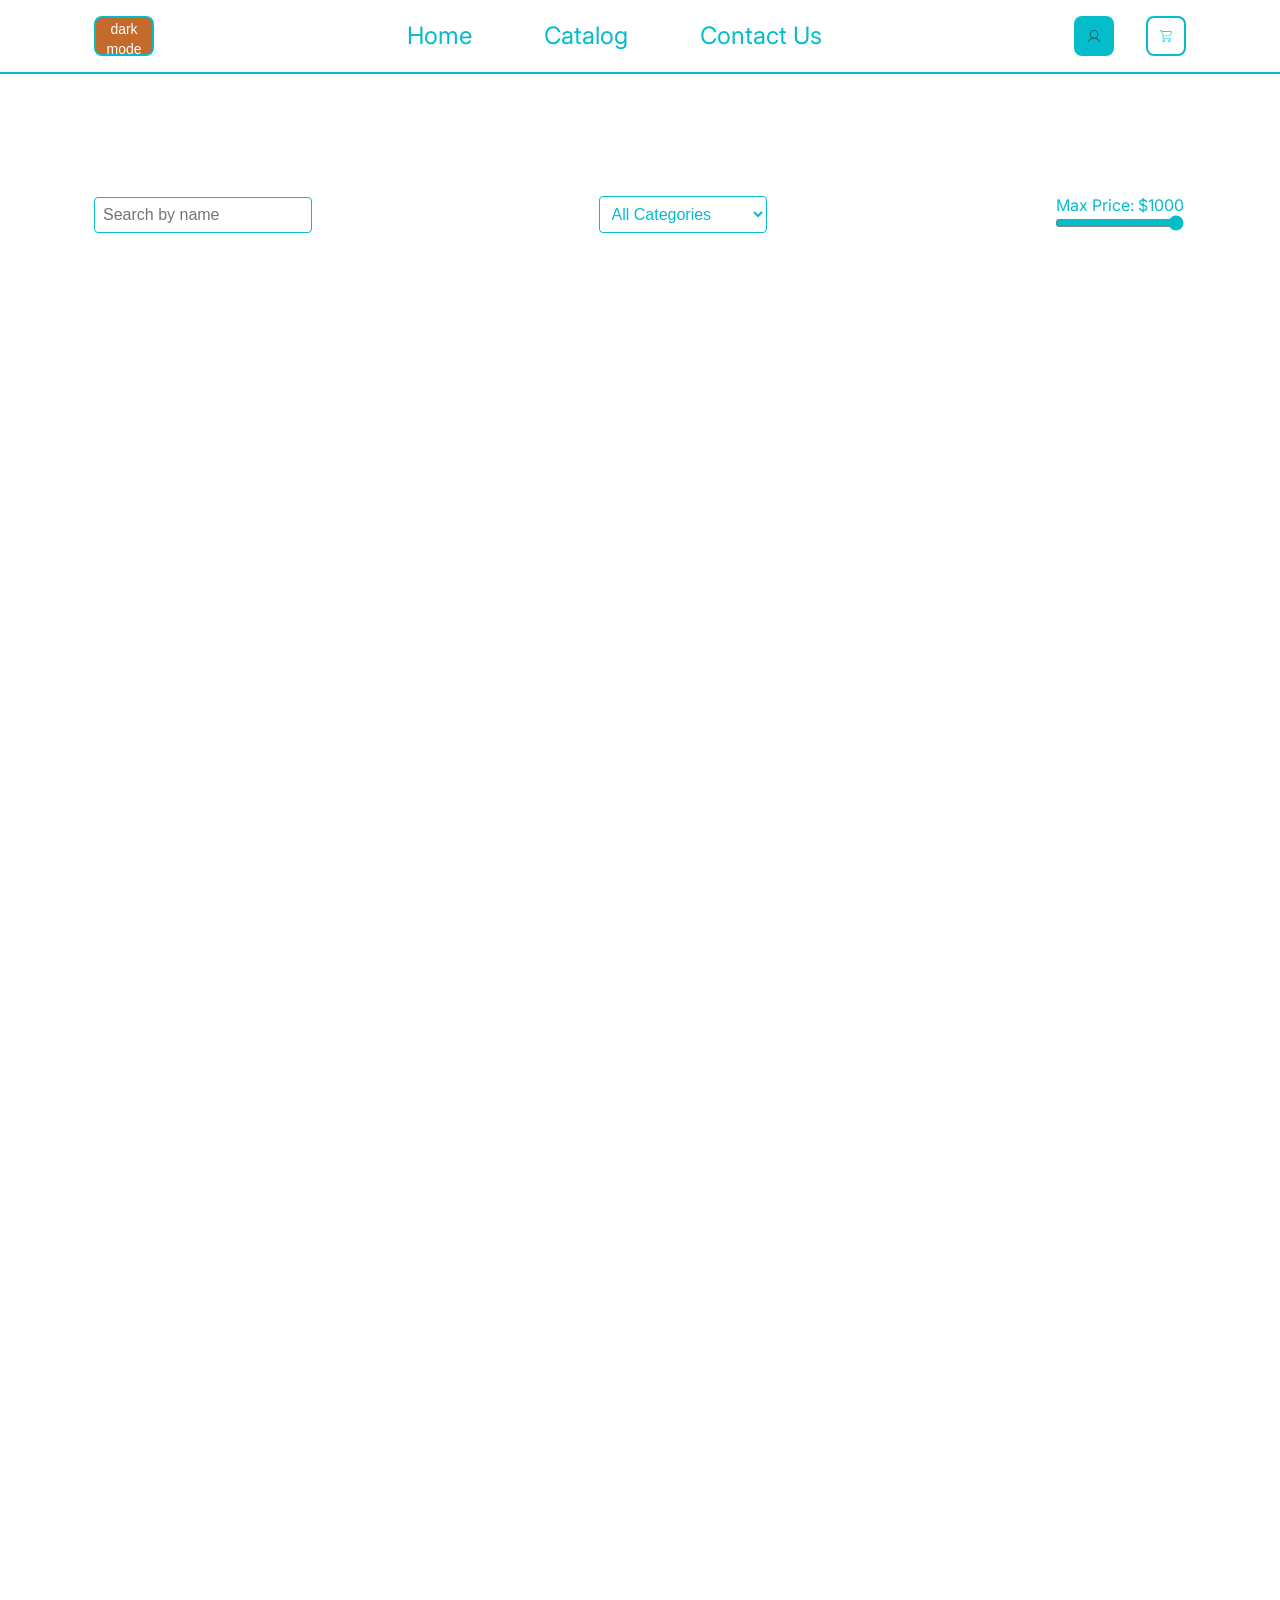
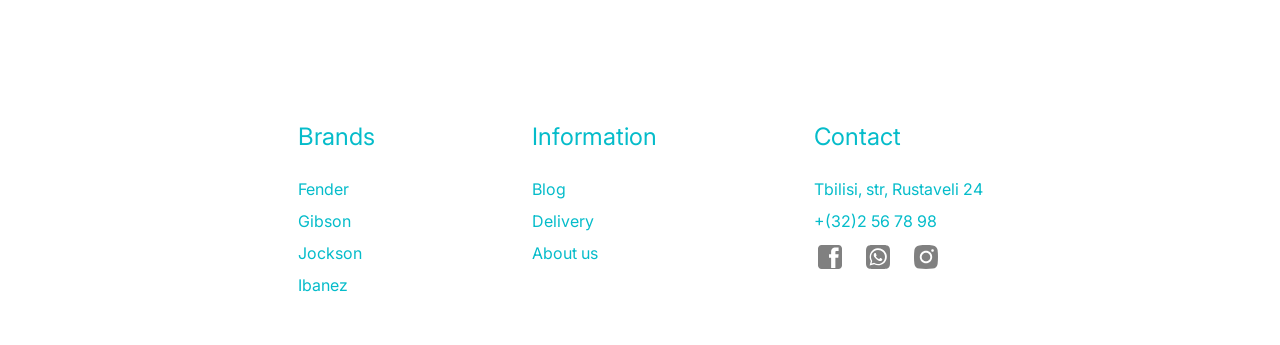
==== commit 4ab539ff: "add some codes" ====
--- a/catalog.html
+++ b/catalog.html
@@ -63,30 +63,30 @@
       <section class="page-2-section-container">
         <!---page-2-filter-section --->
         <section class="page-2-filter-section">
-          <div class="page-2-filter-section-filter-container">
-            <p
-              class="page-2-filter-section-filter-container-text text-display-none-480px"
-            >
-              Filter
-            </p>
-            <img
-              src="./images/filter-icon.svg"
-              alt="filter-icon; three-horizontal-lines-downwards-decreasing-evenly"
-              class="page-2-filter-section-filter-container-icon"
+          <input
+            type="text"
+            id="name-search"
+            placeholder="Search by name"
+            class="filter-input"
+          />
+
+          <select id="category-filter" class="filter-input">
+            <option value="all">All Categories</option>
+            <option value="electronics">Electronics</option>
+            <option value="jewelery">Jewelery</option>
+            <option value="men's clothing">Men's Clothing</option>
+            <option value="women's clothing">Women's Clothing</option>
+          </select>
+
+          <div class="price-filter-box">
+            <span>Max Price: $<span id="price-value">1000</span></span>
+            <input
+              type="range"
+              id="price-range"
+              min="0"
+              max="1000"
+              value="1000"
             />
-          </div>
-          <div class="page-2-filter-section-sort-by-container">
-            <p class="page-2-filter-section-sort-by-container-text">Sort by:</p>
-            <button class="page-2-filter-section-sort-by-container-button">
-              <span
-                class="page-2-filter-section-sort-by-container-button-text text-display-none-480px"
-                >Best selling</span
-              >
-              <img
-                src="./images/arrow-point-to-down-icon.svg"
-                alt="arrow-point-to-down-icon"
-              />
-            </button>
           </div>
         </section>
         <!--- page-2-products-catalog-section --->
--- a/css/style.css
+++ b/css/style.css
@@ -118,8 +118,8 @@
 }
 /* ------------------page-1-slider------------------ */
 #page-1-slider-image {
-  width: 100%; 
-  height: 300px; 
+  width: 100%;
+  height: 300px;
   object-fit: contain;
 }
 .page-1-button-container {
@@ -127,10 +127,10 @@
   justify-content: space-between;
   align-items: center;
   width: 100%;
-  padding-inline: 10px; 
+  padding-inline: 10px;
   position: absolute;
   top: 50%;
-  transform: translateY(-50%)
+  transform: translateY(-50%);
 }
 .page-1-slider-previous-button {
   display: flex;
@@ -197,68 +197,24 @@
   justify-content: space-between;
   align-items: center;
 }
-.page-2-filter-section-filter-container {
-  display: flex;
-  align-items: center;
-  column-gap: 16px;
-  cursor: pointer;
-}
-.page-2-filter-section-filter-container-text {
-  font-weight: 700;
-  font-style: Bold;
-  font-size: 24px;
-  line-height: 32px;
-  color: var(--primary-coror-bright-cyan);
-  transition: 0.5s linear;
-}
-.page-2-filter-section-filter-container-icon {
-  transition: 0.5s linear;
-}
-.page-2-filter-section-filter-container-text:hover,
-.page-2-filter-section-filter-container-icon:hover {
-  transform: scale(1.2);
-}
-.page-2-filter-section-sort-by-container {
-  display: flex;
-  align-items: center;
-  column-gap: 32px;
-}
-.page-2-filter-section-sort-by-container-text {
-  font-weight: 700;
-  font-style: Bold;
-  font-size: 24px;
-  line-height: 32px;
-  color: var(--primary-coror-bright-cyan);
-  transition: 0.5s linear;
-}
-.page-2-filter-section-sort-by-container-text:hover {
-  transform: scale(1.2);
-}
-.page-2-filter-section-sort-by-container-button {
-  display: flex;
-  justify-content: center;
-  align-items: center;
-  column-gap: 33px;
-  padding: 4px 8px;
-  width: 160px;
-  height: 32px;
+.filter-input {
+  padding: 8px;
   border-radius: 4px;
-  border: none;
-  background-color: var(--secondary-color-muted-light-blue);
-  cursor: pointer;
-}
-.page-2-filter-section-sort-by-container-button:hover {
-  box-shadow:
-    0 0 20px var(--primary-coror-bright-cyan),
-    0 0 30px var(--primary-coror-bright-cyan),
-    0 0 40px var(--primary-coror-bright-cyan);
-}
-.page-2-filter-section-sort-by-container-button-text {
-  font-weight: 400;
-  font-style: Regular;
-  font-size: 16px;
-  line-height: 24px;
-  color: var(--primary-color-dark-teal-gray);
+  border: 1px solid var(--primary-coror-bright-cyan);
+  background: transparent;
+  font-size: 16px;
+  color: var(--primary-coror-bright-cyan);
+}
+.price-filter-box {
+  color: var(--primary-coror-bright-cyan);
+  display: flex;
+  flex-direction: column;
+  align-items: center;
+  font-size: 16px
+}
+#price-range {
+  cursor: pointer;
+  accent-color: var(--primary-coror-bright-cyan);
 }
 /* ----------------page-2-products-catalog-section------------ */
 .page-2-products-catalog-section {
--- a/css/tablets.css
+++ b/css/tablets.css
@@ -16,6 +16,11 @@
   /* ---------------------------page-2-section--------------------------- */
   .page-2-section-container {
     padding: 48px 24px;
+  }
+  /* //page-2-filter-section */
+  .page-2-filter-section {
+    flex-direction: column;
+    row-gap: 20px;
   }
   /* -------------------page-2-products-catalog-section----------------- */
   .page-2-products-catalog-section {
